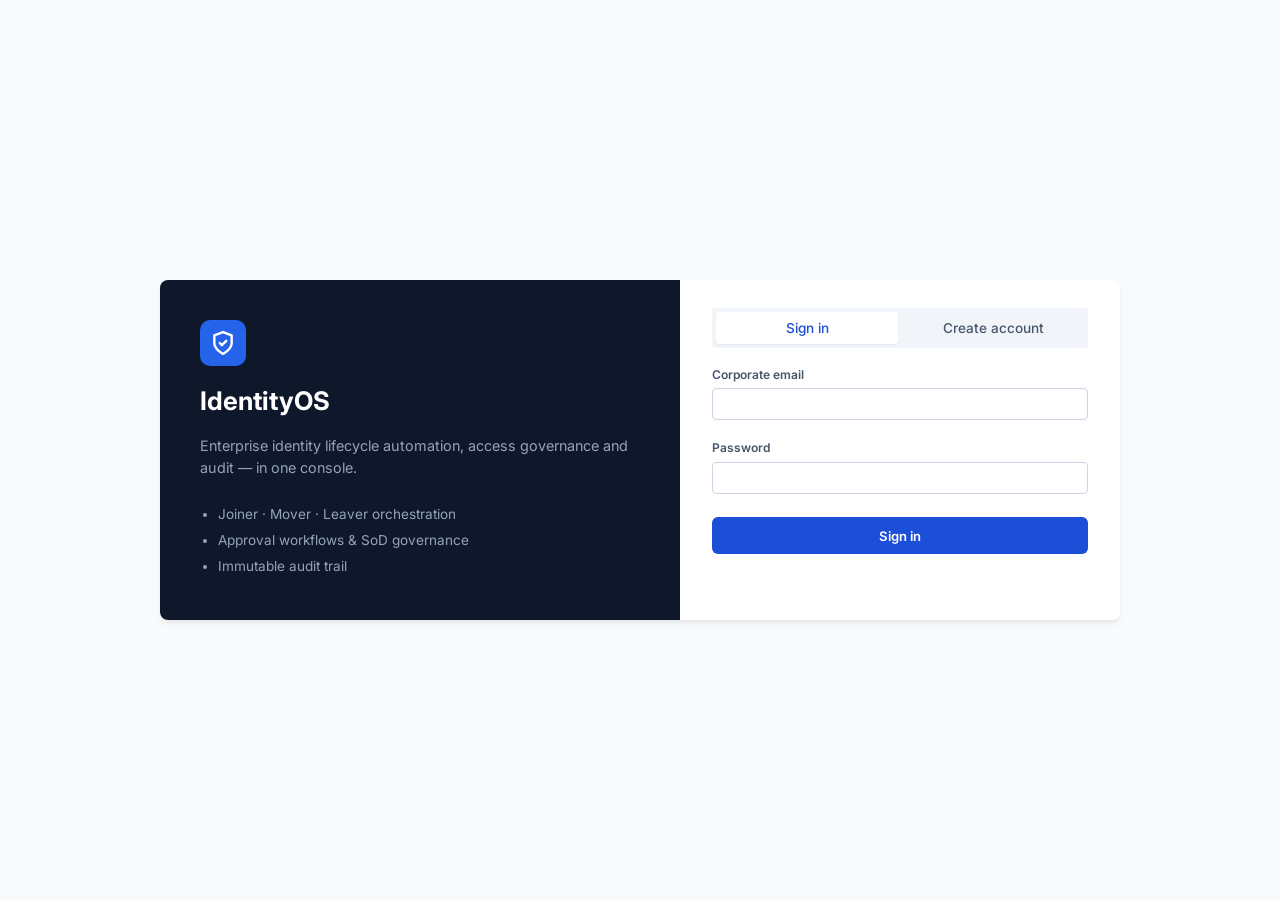
==== frontend/login.html @ c8e046f9 "update frontend and nlu" ====
<!DOCTYPE html>
<html lang="en" data-theme="light">

<head>
  <meta charset="UTF-8" />
  <meta name="viewport" content="width=device-width, initial-scale=1.0, viewport-fit=cover" />
  <title>Sign in — IdentityOS</title>
  <link rel="preconnect" href="https://fonts.googleapis.com" />
  <link rel="preconnect" href="https://fonts.gstatic.com" crossorigin />
  <link
    href="https://fonts.googleapis.com/css2?family=Inter:wght@400;500;600;700&family=JetBrains+Mono:wght@400;500;600&display=swap"
    rel="stylesheet" />
  <link rel="stylesheet" href="style.css" />
  <link rel="stylesheet" href="auth.css" />
  <link rel="stylesheet" href="responsive.css" />
</head>

<body class="auth-body">
  <main class="auth-shell">
    <section class="auth-aside" aria-hidden="true">
      <div class="brand-icon">
        <svg width="26" height="26" viewBox="0 0 24 24" fill="none" stroke="currentColor" stroke-width="2.2"
          stroke-linecap="round" stroke-linejoin="round">
          <path d="M12 22s8-4 8-10V5l-8-3-8 3v7c0 6 8 10 8 10z" />
          <path d="m9 12 2 2 4-4" />
        </svg>
      </div>
      <h1>IdentityOS</h1>
      <p>Enterprise identity lifecycle automation, access governance and audit — in one console.</p>
      <ul>
        <li>Joiner · Mover · Leaver orchestration</li>
        <li>Approval workflows &amp; SoD governance</li>
        <li>Immutable audit trail</li>
      </ul>
    </section>

    <section class="auth-card card">
      <div class="auth-mobile-brand" aria-hidden="true">
        <div class="brand-icon">
          <svg width="20" height="20" viewBox="0 0 24 24" fill="none" stroke="currentColor" stroke-width="2.2"
            stroke-linecap="round" stroke-linejoin="round">
            <path d="M12 22s8-4 8-10V5l-8-3-8 3v7c0 6 8 10 8 10z" />
            <path d="m9 12 2 2 4-4" />
          </svg>
        </div>
        <strong>IdentityOS</strong>
      </div>
      <div class="auth-tabs" role="tablist">
        <button class="auth-tab active" role="tab" id="tab-signin" data-view="signin">Sign in</button>
        <button class="auth-tab" role="tab" id="tab-signup" data-view="signup">Create account</button>
      </div>

      <div id="auth-banner" class="auth-banner" role="status" hidden></div>

      <form id="signin-form" class="auth-form" novalidate autocomplete="on">
        <div class="form-group">
          <label for="si-email">Corporate email</label>
          <input id="si-email" name="email" type="email" autocomplete="username" required />
          <span class="field-error" data-for="email"></span>
        </div>
        <div class="form-group">
          <label for="si-password">Password</label>
          <input id="si-password" name="password" type="password" autocomplete="current-password" required />
          <span class="field-error" data-for="password"></span>
        </div>
        <button class="btn-primary auth-submit" type="submit">Sign in</button>
      </form>

      <form id="signup-form" class="auth-form" novalidate autocomplete="on" hidden>
        <div class="form-group">
          <label for="su-name">Full name</label>
          <input id="su-name" name="full_name" type="text" autocomplete="name" required />
          <span class="field-error" data-for="full_name"></span>
        </div>
        <div class="form-group">
          <label for="su-email">Corporate email</label>
          <input id="su-email" name="email" type="email" autocomplete="email" required />
          <span class="field-error" data-for="email"></span>
        </div>
        <div class="form-group">
          <label for="su-password">Password</label>
          <input id="su-password" name="password" type="password" autocomplete="new-password" required />
          <ul class="pw-rules" id="pw-rules"></ul>
          <span class="field-error" data-for="password"></span>
        </div>
        <div class="form-group">
          <label for="su-confirm">Confirm password</label>
          <input id="su-confirm" name="confirm_password" type="password" autocomplete="new-password" required />
          <span class="field-error" data-for="confirm_password"></span>
        </div>
        <span class="field-error" data-for="_"></span>
        <button class="btn-primary auth-submit" type="submit">Request access</button>
        <p class="auth-note">New accounts are reviewed by an administrator before they can sign in.</p>
      </form>
    </section>
  </main>
  <script src="auth.js"></script>
  <script src="login.js"></script>
</body>

</html>
---- frontend/style.css ----
/* ==========================================================================
   IdentityOS — Enterprise Identity & Access Governance
   Theme: Classic Enterprise Format (Corporate Navy, Cobalt Blue & Light Slate)
   ========================================================================== */

:root {
  --font-sans: 'Inter', -apple-system, BlinkMacSystemFont, "Segoe UI", Roboto, sans-serif;
  --font-mono: 'JetBrains Mono', monospace;

  /* Classic Enterprise Light Colors */
  --bg-base: #f8fafc;
  --bg-surface: #ffffff;
  --bg-subtle: #f1f5f9;
  --bg-hover: #f8fafc;
  --bg-card: #ffffff;
  --bg-input: #ffffff;

  /* Sidebar: Corporate Navy */
  --sidebar-bg: #0f172a;
  --sidebar-border: #1e293b;
  --sidebar-text: #94a3b8;
  --sidebar-text-hover: #f8fafc;
  --sidebar-active-bg: #2563eb;
  --sidebar-active-text: #ffffff;

  /* Borders & Dividers */
  --border-subtle: #e2e8f0;
  --border-card: #e2e8f0;
  --border-input: #cbd5e1;
  --border-focus: #2563eb;

  /* Primary Enterprise Accent (Cobalt Blue) */
  --accent-primary: #1d4ed8;
  --accent-primary-hover: #1e40af;
  --accent-primary-light: #eff6ff;

  /* Secondary Neutral */
  --accent-secondary: #475569;
  --accent-secondary-hover: #334155;

  /* Semantic Status Colors */
  --success: #15803d;
  --success-bg: #f0fdf4;
  --success-border: #bbf7d0;

  --warning: #b45309;
  --warning-bg: #fffbeb;
  --warning-border: #fde68a;

  --danger: #b91c1c;
  --danger-bg: #fef2f2;
  --danger-border: #fecaca;

  --info: #1d4ed8;
  --info-bg: #eff6ff;
  --info-border: #bfdbfe;

  /* Text Contrast */
  --text-main: #0f172a;
  --text-muted: #475569;
  --text-dim: #64748b;

  /* Shadows */
  --shadow-sm: 0 1px 2px 0 rgba(0, 0, 0, 0.05);
  --shadow-card: 0 1px 3px 0 rgba(0, 0, 0, 0.06), 0 1px 2px -1px rgba(0, 0, 0, 0.04);
  --shadow-md: 0 4px 6px -1px rgba(0, 0, 0, 0.07), 0 2px 4px -2px rgba(0, 0, 0, 0.04);
  --shadow-lg: 0 10px 15px -3px rgba(0, 0, 0, 0.08), 0 4px 6px -4px rgba(0, 0, 0, 0.04);

  /* Geometry */
  --radius-xs: 4px;
  --radius-sm: 6px;
  --radius-md: 8px;
  --radius-lg: 10px;

  --sidebar-width: 248px;
  --topbar-height: 62px;
  --transition: all 0.15s ease-in-out;
}

/* ── DARK SLATE ENTERPRISE THEME ──────────────────────────── */
[data-theme="dark"] {
  --bg-base: #0b0f19;
  --bg-surface: #111827;
  --bg-subtle: #1f2937;
  --bg-hover: #1e293b;
  --bg-card: #111827;
  --bg-input: #1f2937;

  --sidebar-bg: #0b0f19;
  --sidebar-border: #1f2937;
  --sidebar-text: #9ca3af;
  --sidebar-text-hover: #f3f4f6;
  --sidebar-active-bg: #2563eb;
  --sidebar-active-text: #ffffff;

  --border-subtle: #1f2937;
  --border-card: #1f2937;
  --border-input: #374151;
  --border-focus: #3b82f6;

  --accent-primary: #3b82f6;
  --accent-primary-hover: #2563eb;
  --accent-primary-light: rgba(59, 130, 246, 0.15);

  --success: #34d399;
  --success-bg: rgba(16, 185, 129, 0.12);
  --success-border: rgba(16, 185, 129, 0.25);

  --warning: #fbbf24;
  --warning-bg: rgba(245, 158, 11, 0.12);
  --warning-border: rgba(245, 158, 11, 0.25);

  --danger: #f87171;
  --danger-bg: rgba(239, 68, 68, 0.12);
  --danger-border: rgba(239, 68, 68, 0.25);

  --info: #60a5fa;
  --info-bg: rgba(59, 130, 246, 0.12);
  --info-border: rgba(59, 130, 246, 0.25);

  --text-main: #f9fafb;
  --text-muted: #9ca3af;
  --text-dim: #6b7280;

  --shadow-sm: 0 1px 2px 0 rgba(0, 0, 0, 0.4);
  --shadow-card: 0 1px 3px 0 rgba(0, 0, 0, 0.4);
  --shadow-md: 0 4px 6px -1px rgba(0, 0, 0, 0.4);
}

/* ── BASE RESET ──────────────────────────────────────────── */
*, *::before, *::after {
  box-sizing: border-box;
  margin: 0;
  padding: 0;
}

body {
  font-family: var(--font-sans);
  background-color: var(--bg-base);
  color: var(--text-main);
  min-height: 100vh;
  display: flex;
  overflow-x: hidden;
  -webkit-font-smoothing: antialiased;
  line-height: 1.45;
}

/* ── SIDEBAR ─────────────────────────────────────────────── */
.sidebar {
  position: fixed;
  top: 0;
  left: 0;
  bottom: 0;
  width: var(--sidebar-width);
  background: var(--sidebar-bg);
  border-right: 1px solid var(--sidebar-border);
  display: flex;
  flex-direction: column;
  z-index: 100;
  padding: 1.25rem 0.85rem;
}

.sidebar__brand {
  display: flex;
  align-items: center;
  gap: 0.75rem;
  padding: 0 0.5rem 1.25rem 0.5rem;
  border-bottom: 1px solid var(--sidebar-border);
}

.brand-icon {
  width: 34px;
  height: 34px;
  border-radius: var(--radius-sm);
  background: #1e3a8a;
  color: #93c5fd;
  display: flex;
  align-items: center;
  justify-content: center;
  flex-shrink: 0;
}

.brand-text {
  display: flex;
  flex-direction: column;
}

.brand-name {
  font-size: 1.05rem;
  font-weight: 700;
  letter-spacing: -0.01em;
  color: #f8fafc;
}

.brand-tag {
  font-size: 0.68rem;
  font-weight: 600;
  color: #64748b;
  text-transform: uppercase;
  letter-spacing: 0.05em;
}

.sidebar__nav {
  flex: 1;
  display: flex;
  flex-direction: column;
  gap: 0.2rem;
  padding: 1rem 0;
  overflow-y: auto;
}

.nav-section-label {
  font-size: 0.65rem;
  font-weight: 700;
  letter-spacing: 0.08em;
  color: #64748b;
  padding: 0.85rem 0.65rem 0.35rem;
  text-transform: uppercase;
}

.nav-item {
  display: flex;
  align-items: center;
  gap: 0.65rem;
  width: 100%;
  padding: 0.55rem 0.65rem;
  border-radius: var(--radius-sm);
  border: 1px solid transparent;
  background: transparent;
  color: var(--sidebar-text);
  font-family: inherit;
  font-size: 0.84rem;
  font-weight: 500;
  cursor: pointer;
  transition: var(--transition);
  text-align: left;
}

.nav-item:hover {
  background: rgba(255, 255, 255, 0.05);
  color: var(--sidebar-text-hover);
}

.nav-item.active {
  background: var(--sidebar-active-bg);
  color: var(--sidebar-active-text);
  font-weight: 600;
}

.nav-icon {
  width: 17px;
  height: 17px;
  flex-shrink: 0;
}

.nav-badge {
  margin-left: auto;
  font-size: 0.68rem;
  font-weight: 600;
  padding: 1px 6px;
  border-radius: 999px;
  line-height: 1.2;
}

.nav-badge--pending {
  background: #f59e0b;
  color: #0f172a;
}

.sidebar__footer {
  padding-top: 0.85rem;
  border-top: 1px solid var(--sidebar-border);
}

.user-chip {
  display: flex;
  align-items: center;
  gap: 0.65rem;
  padding: 0.5rem 0.65rem;
  border-radius: var(--radius-sm);
  background: rgba(255, 255, 255, 0.03);
  border: 1px solid var(--sidebar-border);
}

.user-avatar {
  width: 30px;
  height: 30px;
  border-radius: var(--radius-xs);
  background: #1e293b;
  border: 1px solid #334155;
  color: #93c5fd;
  display: flex;
  align-items: center;
  justify-content: center;
  font-weight: 600;
  font-size: 0.75rem;
}

.user-info {
  display: flex;
  flex-direction: column;
  flex: 1;
  overflow: hidden;
}

.user-name {
  font-size: 0.8rem;
  font-weight: 600;
  color: #f8fafc;
  white-space: nowrap;
  text-overflow: ellipsis;
  overflow: hidden;
}

.user-role {
  font-size: 0.68rem;
  color: #64748b;
}

.status-indicator-dot {
  width: 7px;
  height: 7px;
  border-radius: 50%;
  background: #10b981;
}

/* ── MAIN CONTENT AREA ───────────────────────────────────── */
.main {
  margin-left: var(--sidebar-width);
  flex: 1;
  min-height: 100vh;
  display: flex;
  flex-direction: column;
  background: var(--bg-base);
  padding-bottom: 2.5rem;
}

/* ── TOPBAR ──────────────────────────────────────────────── */
.topbar {
  height: var(--topbar-height);
  padding: 0 1.75rem;
  display: flex;
  align-items: center;
  justify-content: space-between;
  background: var(--bg-surface);
  border-bottom: 1px solid var(--border-subtle);
  position: sticky;
  top: 0;
  z-index: 90;
}

.topbar__left {
  display: flex;
  flex-direction: column;
  gap: 0.1rem;
}

.breadcrumb {
  font-size: 0.72rem;
  font-weight: 500;
  color: var(--text-dim);
}

.page-title {
  font-size: 1.15rem;
  font-weight: 700;
  letter-spacing: -0.02em;
  color: var(--text-main);
  line-height: 1.2;
}

.topbar__right {
  display: flex;
  align-items: center;
  gap: 0.75rem;
}

.system-status-badge {
  display: flex;
  align-items: center;
  gap: 0.45rem;
  padding: 0.35rem 0.75rem;
  background: var(--success-bg);
  border: 1px solid var(--success-border);
  color: var(--success);
  border-radius: 999px;
  font-size: 0.74rem;
  font-weight: 600;
}

.status-dot-green {
  width: 7px;
  height: 7px;
  border-radius: 50%;
  background: #16a34a;
}

.search-bar {
  display: flex;
  align-items: center;
  gap: 0.5rem;
  background: var(--bg-input);
  border: 1px solid var(--border-input);
  padding: 0.4rem 0.75rem;
  border-radius: var(--radius-sm);
  color: var(--text-muted);
  width: 250px;
  transition: var(--transition);
}

.search-bar:focus-within {
  border-color: var(--border-focus);
  box-shadow: 0 0 0 2px var(--accent-primary-light);
  width: 290px;
}

.search-bar input {
  background: transparent;
  border: none;
  outline: none;
  color: var(--text-main);
  font-family: inherit;
  font-size: 0.82rem;
  width: 100%;
}

.icon-btn {
  background: var(--bg-surface);
  border: 1px solid var(--border-input);
  color: var(--text-muted);
  width: 34px;
  height: 34px;
  border-radius: var(--radius-sm);
  display: flex;
  align-items: center;
  justify-content: center;
  cursor: pointer;
  position: relative;
  transition: var(--transition);
}

.icon-btn:hover {
  background: var(--bg-subtle);
  color: var(--text-main);
  border-color: var(--border-focus);
}

.notif-dot {
  position: absolute;
  top: 7px;
  right: 7px;
  width: 6px;
  height: 6px;
  border-radius: 50%;
  background: var(--danger);
}

/* ── PAGES ───────────────────────────────────────────────── */
.page {
  display: none;
  padding: 1.5rem 1.75rem;
}

.page.active {
  display: block;
}

/* ── ENTERPRISE CARD ─────────────────────────────────────── */
.card {
  background: var(--bg-card);
  border: 1px solid var(--border-card);
  border-radius: var(--radius-md);
  padding: 1.25rem;
  box-shadow: var(--shadow-card);
}

.card-header {
  display: flex;
  align-items: center;
  justify-content: space-between;
  margin-bottom: 1rem;
}

.card-title {
  font-size: 0.95rem;
  font-weight: 600;
  color: var(--text-main);
}

.card-subtitle {
  font-size: 0.74rem;
  color: var(--text-dim);
  margin-top: 0.1rem;
}

/* ── KPI METRICS GRID ────────────────────────────────────── */
.kpi-grid {
  display: grid;
  grid-template-columns: repeat(4, 1fr);
  gap: 1rem;
  margin-bottom: 1.25rem;
}

@media (max-width: 1024px) {
  .kpi-grid {
    grid-template-columns: repeat(2, 1fr);
  }
}

.kpi-card {
  background: var(--bg-card);
  border: 1px solid var(--border-card);
  border-radius: var(--radius-md);
  padding: 1rem 1.15rem;
  box-shadow: var(--shadow-card);
  display: flex;
  flex-direction: column;
}

.kpi-card__top {
  display: flex;
  align-items: center;
  justify-content: space-between;
  margin-bottom: 0.4rem;
}

.kpi-label {
  font-size: 0.78rem;
  font-weight: 500;
  color: var(--text-muted);
}

.kpi-badge {
  font-size: 0.68rem;
  font-weight: 600;
  padding: 1px 6px;
  border-radius: var(--radius-xs);
}

.kpi-badge--neutral { background: var(--bg-subtle); color: var(--text-muted); }
.kpi-badge--success { background: var(--success-bg); color: var(--success); }
.kpi-badge--warning { background: var(--warning-bg); color: var(--warning); }
.kpi-badge--danger { background: var(--danger-bg); color: var(--danger); }

.kpi-value {
  font-size: 1.75rem;
  font-weight: 700;
  font-family: var(--font-mono);
  color: var(--text-main);
  line-height: 1.1;
  margin-bottom: 0.4rem;
}

.kpi-value .unit {
  font-size: 1.1rem;
  font-weight: 500;
  color: var(--text-muted);
}

.kpi-footer {
  display: flex;
  align-items: center;
  gap: 0.45rem;
  font-size: 0.72rem;
}

.kpi-delta {
  font-weight: 600;
}

.kpi-delta--up { color: var(--success); }
.kpi-delta--down { color: var(--danger); }

.kpi-subtext {
  color: var(--text-dim);
}

/* ── CHARTS ROW ──────────────────────────────────────────── */
.charts-row {
  display: grid;
  grid-template-columns: 2fr 1fr;
  gap: 1rem;
  margin-bottom: 1.25rem;
}

@media (max-width: 1024px) {
  .charts-row {
    grid-template-columns: 1fr;
  }
}

.chart-card {
  display: flex;
  flex-direction: column;
}

.chart-container {
  position: relative;
  height: 220px;
  width: 100%;
}

.chart-legend {
  display: flex;
  align-items: center;
  gap: 0.85rem;
}

.legend-item {
  display: flex;
  align-items: center;
  gap: 0.35rem;
  font-size: 0.74rem;
  color: var(--text-muted);
}

.legend-dot {
  width: 8px;
  height: 8px;
  border-radius: 50%;
  background: var(--c);
}

/* ── BOTTOM OPERATIONS & ACTIVITY ROW ────────────────────── */
.bottom-row {
  display: grid;
  grid-template-columns: 1.5fr 1fr;
  gap: 1rem;
}

@media (max-width: 1024px) {
  .bottom-row {
    grid-template-columns: 1fr;
  }
}

.table-responsive {
  width: 100%;
  overflow-x: auto;
}

.data-table {
  width: 100%;
  border-collapse: collapse;
  text-align: left;
}

.data-table th {
  padding: 0.65rem 0.85rem;
  font-size: 0.72rem;
  font-weight: 600;
  color: var(--text-dim);
  text-transform: uppercase;
  letter-spacing: 0.04em;
  border-bottom: 1px solid var(--border-subtle);
  background: var(--bg-subtle);
}

.data-table td {
  padding: 0.75rem 0.85rem;
  font-size: 0.82rem;
  color: var(--text-main);
  border-bottom: 1px solid var(--border-subtle);
  vertical-align: middle;
}

.data-table tbody tr:hover {
  background: var(--bg-hover);
}

.table-user-name {
  font-weight: 600;
  color: var(--text-main);
}

/* ── OPERATIONS CARD ─────────────────────────────────────── */
.operations-grid {
  display: grid;
  grid-template-columns: repeat(2, 1fr);
  gap: 0.65rem;
  margin-bottom: 1.25rem;
}

.op-btn {
  display: flex;
  align-items: center;
  gap: 0.5rem;
  padding: 0.65rem 0.75rem;
  background: var(--bg-surface);
  border: 1px solid var(--border-card);
  border-radius: var(--radius-sm);
  color: var(--text-main);
  font-family: inherit;
  font-size: 0.8rem;
  font-weight: 500;
  cursor: pointer;
  transition: var(--transition);
}

.op-btn:hover {
  border-color: var(--accent-primary);
  background: var(--accent-primary-light);
  color: var(--accent-primary);
}

.op-btn svg {
  color: var(--accent-primary);
  flex-shrink: 0;
}

.connector-status-section {
  border-top: 1px solid var(--border-subtle);
  padding-top: 0.85rem;
}

.connector-status-title {
  font-size: 0.75rem;
  font-weight: 600;
  text-transform: uppercase;
  letter-spacing: 0.04em;
  color: var(--text-dim);
  margin-bottom: 0.65rem;
}

.connector-list {
  display: flex;
  flex-direction: column;
  gap: 0.45rem;
}

.connector-item {
  display: flex;
  align-items: center;
  justify-content: space-between;
  padding: 0.45rem 0.65rem;
  background: var(--bg-subtle);
  border-radius: var(--radius-xs);
  font-size: 0.78rem;
}

.connector-name {
  font-weight: 500;
  color: var(--text-muted);
}

/* ── STATUS PILLS & BADGES ───────────────────────────────── */
.status-pill {
  display: inline-flex;
  align-items: center;
  padding: 2px 7px;
  border-radius: var(--radius-xs);
  font-size: 0.72rem;
  font-weight: 600;
  line-height: 1.25;
}

.status-pill--success {
  background: var(--success-bg);
  color: var(--success);
  border: 1px solid var(--success-border);
}

.status-pill--warning {
  background: var(--warning-bg);
  color: var(--warning);
  border: 1px solid var(--warning-border);
}

.status-pill--danger {
  background: var(--danger-bg);
  color: var(--danger);
  border: 1px solid var(--danger-border);
}

.status-pill--pending {
  background: var(--info-bg);
  color: var(--info);
  border: 1px solid var(--info-border);
}

.status-pill--neutral {
  background: var(--bg-subtle);
  color: var(--text-dim);
  border: 1px solid var(--border-subtle);
}

.tag {
  display: inline-block;
  padding: 2px 6px;
  border-radius: var(--radius-xs);
  font-size: 0.72rem;
  font-weight: 600;
}

.tag--green { background: var(--success-bg); color: var(--success); }
.tag--blue { background: var(--info-bg); color: var(--info); }
.tag--yellow { background: var(--warning-bg); color: var(--warning); }
.tag--red { background: var(--danger-bg); color: var(--danger); }
.tag--gray { background: var(--bg-subtle); color: var(--text-dim); }

.sev-badge {
  display: inline-block;
  padding: 2px 6px;
  border-radius: var(--radius-xs);
  font-size: 0.68rem;
  font-weight: 700;
  font-family: var(--font-mono);
  letter-spacing: 0.04em;
}

.sev-badge--crit { background: #fee2e2; color: #991b1b; }
.sev-badge--high { background: #ffedd5; color: #9a3412; }
.sev-badge--med { background: #e0e7ff; color: #3730a3; }
.sev-badge--info { background: #f1f5f9; color: #475569; }

/* ── BUTTONS ─────────────────────────────────────────────── */
.btn-primary {
  background: var(--accent-primary);
  color: #ffffff;
  border: 1px solid transparent;
  padding: 0.45rem 0.95rem;
  border-radius: var(--radius-sm);
  font-family: inherit;
  font-size: 0.82rem;
  font-weight: 600;
  cursor: pointer;
  transition: var(--transition);
  display: inline-flex;
  align-items: center;
  gap: 0.4rem;
}

.btn-primary:hover {
  background: var(--accent-primary-hover);
}

.btn-secondary {
  background: var(--bg-surface);
  color: var(--text-muted);
  border: 1px solid var(--border-input);
  padding: 0.45rem 0.85rem;
  border-radius: var(--radius-sm);
  font-family: inherit;
  font-size: 0.82rem;
  font-weight: 500;
  cursor: pointer;
  transition: var(--transition);
}

.btn-secondary:hover {
  background: var(--bg-subtle);
  color: var(--text-main);
  border-color: var(--text-dim);
}

.btn-approve {
  background: #16a34a;
  color: #ffffff;
  border: 1px solid transparent;
  padding: 0.35rem 0.75rem;
  border-radius: var(--radius-xs);
  font-family: inherit;
  font-size: 0.74rem;
  font-weight: 600;
  cursor: pointer;
  transition: var(--transition);
}

.btn-approve:hover {
  background: #15803d;
}

.btn-danger {
  background: #dc2626;
  color: #ffffff;
  border: 1px solid transparent;
  padding: 0.45rem 0.85rem;
  border-radius: var(--radius-sm);
  font-family: inherit;
  font-size: 0.82rem;
  font-weight: 600;
  cursor: pointer;
  transition: var(--transition);
}

.btn-danger:hover {
  background: #b91c1c;
}

.btn-link {
  background: transparent;
  border: none;
  color: var(--accent-primary);
  font-family: inherit;
  font-size: 0.76rem;
  font-weight: 600;
  cursor: pointer;
}

.btn-link:hover {
  text-decoration: underline;
}

.btn-sm { padding: 0.35rem 0.75rem; font-size: 0.76rem; }
.btn-xs { padding: 0.25rem 0.55rem; font-size: 0.72rem; }

.action-btns {
  display: flex;
  gap: 0.35rem;
}

/* ── USER MANAGEMENT & TOOLBAR ───────────────────────────── */
.page-toolbar {
  display: flex;
  align-items: center;
  justify-content: space-between;
  margin-bottom: 1.25rem;
  flex-wrap: wrap;
  gap: 0.75rem;
}

.tab-group {
  display: flex;
  background: var(--bg-surface);
  border: 1px solid var(--border-card);
  border-radius: var(--radius-sm);
  padding: 2px;
}

.tab {
  padding: 0.4rem 0.85rem;
  border-radius: var(--radius-xs);
  background: transparent;
  border: none;
  color: var(--text-muted);
  font-family: inherit;
  font-size: 0.8rem;
  font-weight: 500;
  cursor: pointer;
  transition: var(--transition);
  display: flex;
  align-items: center;
  gap: 0.4rem;
}

.tab:hover {
  color: var(--text-main);
}

.tab.active {
  background: var(--accent-primary);
  color: #ffffff;
  font-weight: 600;
}

.tab-count {
  font-size: 0.7rem;
  background: rgba(0, 0, 0, 0.08);
  padding: 0 5px;
  border-radius: 999px;
}

.tab.active .tab-count {
  background: rgba(255, 255, 255, 0.25);
  color: #ffffff;
}

.tab-content { display: none; }
.tab-content.active { display: block; }

.toolbar-actions {
  display: flex;
  align-items: center;
  gap: 0.65rem;
}

.table-search {
  background: var(--bg-input);
  border: 1px solid var(--border-input);
  padding: 0.45rem 0.75rem;
  border-radius: var(--radius-sm);
  color: var(--text-main);
  font-family: inherit;
  font-size: 0.82rem;
  outline: none;
  width: 220px;
}

.table-search:focus {
  border-color: var(--border-focus);
}

.table-card {
  padding: 0;
  overflow: hidden;
}

.user-cell {
  display: flex;
  align-items: center;
  gap: 0.65rem;
}

.user-cell-avatar {
  width: 30px;
  height: 30px;
  border-radius: 50%;
  background: var(--accent-primary-light);
  color: var(--accent-primary);
  display: flex;
  align-items: center;
  justify-content: center;
  font-weight: 700;
  font-size: 0.75rem;
  border: 1px solid var(--border-subtle);
  flex-shrink: 0;
}

.user-cell-name {
  font-weight: 600;
  color: var(--text-main);
}

.user-cell-email {
  font-size: 0.72rem;
  color: var(--text-dim);
}

.mono {
  font-family: var(--font-mono);
}

.text-muted { color: var(--text-dim); }
.text-danger { color: var(--danger); }
.text-warning { color: var(--warning); }
.text-success { color: var(--success); }
.text-primary { color: var(--accent-primary); }
.text-sm { font-size: 0.75rem; }
.mt-4 { margin-top: 1.25rem; }

/* ── APPROVALS VIEW ──────────────────────────────────────── */
.approvals-header {
  display: flex;
  align-items: center;
  justify-content: space-between;
  margin-bottom: 1.25rem;
}

.section-title {
  font-size: 1.15rem;
  font-weight: 700;
  letter-spacing: -0.01em;
}

.section-subtitle {
  font-size: 0.78rem;
  color: var(--text-dim);
  margin-top: 0.15rem;
}

.approvals-count-badge {
  font-size: 0.74rem;
  font-weight: 600;
  padding: 0.35rem 0.75rem;
  background: var(--warning-bg);
  color: var(--warning);
  border: 1px solid var(--warning-border);
  border-radius: 999px;
}

.approvals-grid {
  display: grid;
  grid-template-columns: repeat(2, 1fr);
  gap: 1rem;
}

@media (max-width: 900px) {
  .approvals-grid {
    grid-template-columns: 1fr;
  }
}

.approval-card {
  display: flex;
  flex-direction: column;
  border-left: 3px solid var(--accent-primary);
  background: var(--bg-card);
}

.approval-card--urgent {
  border-left-color: var(--danger);
}

.approval-top {
  display: flex;
  align-items: center;
  justify-content: space-between;
  margin-bottom: 0.65rem;
}

.approval-header-left {
  display: flex;
  align-items: center;
  gap: 0.5rem;
}

.approval-type-tag {
  font-size: 0.68rem;
  font-weight: 700;
  padding: 2px 6px;
  border-radius: var(--radius-xs);
  letter-spacing: 0.04em;
}

.approval-type-tag--join { background: var(--success-bg); color: var(--success); }
.approval-type-tag--move { background: var(--info-bg); color: var(--info); }
.approval-type-tag--access { background: var(--warning-bg); color: var(--warning); }
.approval-type-tag--leave { background: var(--danger-bg); color: var(--danger); }

.approval-req-id {
  font-size: 0.72rem;
  font-family: var(--font-mono);
  color: var(--text-dim);
}

.approval-time {
  font-size: 0.72rem;
  color: var(--text-dim);
}

.approval-title {
  font-size: 0.95rem;
  font-weight: 600;
  color: var(--text-main);
  margin-bottom: 0.65rem;
}

.approval-systems {
  display: flex;
  flex-wrap: wrap;
  gap: 0.35rem;
  margin-bottom: 0.85rem;
}

.app-chip {
  font-size: 0.72rem;
  font-weight: 500;
  padding: 2px 7px;
  background: var(--bg-subtle);
  border: 1px solid var(--border-subtle);
  border-radius: var(--radius-xs);
  color: var(--text-muted);
}

.app-chip--revoke {
  background: var(--danger-bg);
  border-color: var(--danger-border);
  color: var(--danger);
}

.approval-meta-grid {
  display: flex;
  flex-direction: column;
  gap: 0.35rem;
  padding: 0.65rem 0.75rem;
  background: var(--bg-subtle);
  border-radius: var(--radius-xs);
  margin-bottom: 1rem;
  font-size: 0.76rem;
}

.meta-label {
  color: var(--text-dim);
  font-weight: 500;
}

.meta-val {
  color: var(--text-main);
  font-weight: 600;
}

.approval-actions {
  display: flex;
  justify-content: flex-end;
  gap: 0.65rem;
  margin-top: auto;
}

/* ── RISK ANALYTICS ──────────────────────────────────────── */
.risk-header-cards {
  display: grid;
  grid-template-columns: repeat(4, 1fr);
  gap: 1rem;
  margin-bottom: 1.25rem;
}

@media (max-width: 1024px) {
  .risk-header-cards {
    grid-template-columns: repeat(2, 1fr);
  }
}

.risk-stat-card {
  display: flex;
  flex-direction: column;
}

.risk-stat-label {
  font-size: 0.78rem;
  color: var(--text-muted);
  font-weight: 500;
}

.risk-stat-num {
  font-size: 1.85rem;
  font-weight: 700;
  font-family: var(--font-mono);
  margin: 0.25rem 0;
  line-height: 1.1;
}

.risk-stat-sub {
  font-size: 0.72rem;
  color: var(--text-dim);
}

/* ── AUDIT LOGS TOOLBAR ──────────────────────────────────── */
.audit-toolbar {
  display: flex;
  align-items: center;
  justify-content: space-between;
  margin-bottom: 1.25rem;
  gap: 0.75rem;
  flex-wrap: wrap;
}

.audit-filters {
  display: flex;
  gap: 0.65rem;
  flex-wrap: wrap;
}

.filter-select {
  background: var(--bg-input);
  border: 1px solid var(--border-input);
  padding: 0.4rem 0.65rem;
  border-radius: var(--radius-sm);
  color: var(--text-main);
  font-family: inherit;
  font-size: 0.8rem;
  outline: none;
}

.filter-select:focus {
  border-color: var(--border-focus);
}

/* ── GOVERNANCE ──────────────────────────────────────────── */
.gov-grid {
  display: grid;
  grid-template-columns: repeat(2, 1fr);
  gap: 1rem;
}

@media (max-width: 1024px) {
  .gov-grid {
    grid-template-columns: 1fr;
  }
}

.compliance-list {
  display: flex;
  flex-direction: column;
  gap: 0.85rem;
}

.compliance-item {
  display: flex;
  flex-direction: column;
  gap: 0.35rem;
}

.compliance-item__top {
  display: flex;
  align-items: center;
  justify-content: space-between;
  font-size: 0.8rem;
}

.compliance-name {
  font-weight: 500;
  color: var(--text-main);
}

.progress-bar {
  height: 6px;
  background: var(--bg-subtle);
  border-radius: 999px;
  overflow: hidden;
  border: 1px solid var(--border-subtle);
}

.progress-fill {
  height: 100%;
  border-radius: 999px;
}

.progress-fill--success { background: var(--success); }
.progress-fill--warning { background: var(--warning); }
.progress-fill--primary { background: var(--accent-primary); }

.cert-list {
  display: flex;
  flex-direction: column;
  gap: 0.75rem;
}

.cert-item {
  display: flex;
  align-items: center;
  justify-content: space-between;
  padding: 0.65rem 0.75rem;
  background: var(--bg-subtle);
  border-radius: var(--radius-sm);
  border: 1px solid var(--border-subtle);
}

.cert-name {
  font-size: 0.82rem;
  font-weight: 600;
}

.cert-meta {
  font-size: 0.72rem;
  color: var(--text-dim);
}

.cert-progress-wrap {
  display: flex;
  align-items: center;
  gap: 0.65rem;
  width: 120px;
}

.sod-list {
  list-style: none;
  display: flex;
  flex-direction: column;
  gap: 0.65rem;
}

.sod-item {
  display: flex;
  align-items: center;
  justify-content: space-between;
  gap: 0.75rem;
  padding: 0.65rem 0.75rem;
  background: var(--danger-bg);
  border: 1px solid var(--danger-border);
  border-radius: var(--radius-sm);
}

.sod-body {
  flex: 1;
}

.sod-title {
  font-size: 0.8rem;
  font-weight: 600;
  color: var(--danger);
}

.sod-user {
  font-size: 0.72rem;
  color: var(--text-dim);
}

.systems-list {
  list-style: none;
  display: grid;
  grid-template-columns: repeat(2, 1fr);
  gap: 0.65rem;
}

@media (max-width: 600px) {
  .systems-list {
    grid-template-columns: 1fr;
  }
}

.system-item {
  display: flex;
  align-items: center;
  justify-content: space-between;
  padding: 0.6rem 0.75rem;
  background: var(--bg-subtle);
  border: 1px solid var(--border-subtle);
  border-radius: var(--radius-xs);
  font-size: 0.78rem;
}

/* ── AI CHAT INTERFACE ───────────────────────────────────── */
.chat-layout {
  display: grid;
  grid-template-columns: 260px 1fr;
  gap: 1rem;
  height: calc(100vh - var(--topbar-height) - 3.5rem);
}

@media (max-width: 900px) {
  .chat-layout {
    grid-template-columns: 1fr;
  }
  .chat-sidebar {
    display: none;
  }
}

.chat-sidebar {
  background: var(--bg-card);
  border: 1px solid var(--border-card);
  border-radius: var(--radius-md);
  padding: 1rem;
  display: flex;
  flex-direction: column;
  box-shadow: var(--shadow-card);
}

.chat-sidebar__header {
  display: flex;
  align-items: center;
  justify-content: space-between;
  margin-bottom: 0.85rem;
}

.chat-sidebar__header h2 {
  font-size: 0.88rem;
  font-weight: 600;
}

.chat-history {
  list-style: none;
  display: flex;
  flex-direction: column;
  gap: 0.35rem;
  flex: 1;
  overflow-y: auto;
}

.chat-history-item {
  display: flex;
  align-items: center;
  gap: 0.65rem;
  padding: 0.5rem 0.65rem;
  border-radius: var(--radius-xs);
  cursor: pointer;
  transition: var(--transition);
  border: 1px solid transparent;
}

.chat-history-item:hover {
  background: var(--bg-subtle);
}

.chat-history-item.active {
  background: var(--accent-primary-light);
  border-color: var(--border-focus);
}

.chat-history-bullet {
  width: 6px;
  height: 6px;
  border-radius: 50%;
  background: var(--accent-primary);
  flex-shrink: 0;
}

.chat-history-title {
  font-size: 0.78rem;
  font-weight: 600;
  color: var(--text-main);
  white-space: nowrap;
  overflow: hidden;
  text-overflow: ellipsis;
}

.chat-history-time {
  font-size: 0.68rem;
  color: var(--text-dim);
}

.suggested-section {
  padding-top: 0.85rem;
  border-top: 1px solid var(--border-subtle);
  display: flex;
  flex-direction: column;
  gap: 0.4rem;
}

.suggested-label {
  font-size: 0.68rem;
  font-weight: 700;
  color: var(--text-dim);
  text-transform: uppercase;
  letter-spacing: 0.04em;
  margin-bottom: 0.15rem;
}

.suggestion-chip {
  padding: 0.4rem 0.65rem;
  border-radius: var(--radius-xs);
  background: var(--bg-subtle);
  border: 1px solid var(--border-subtle);
  font-size: 0.74rem;
  color: var(--text-muted);
  cursor: pointer;
  text-align: left;
  font-family: inherit;
  font-weight: 500;
  transition: var(--transition);
}

.suggestion-chip:hover {
  background: var(--accent-primary-light);
  border-color: var(--accent-primary);
  color: var(--accent-primary);
}

.chat-main {
  background: var(--bg-card);
  border: 1px solid var(--border-card);
  border-radius: var(--radius-md);
  display: flex;
  flex-direction: column;
  overflow: hidden;
  box-shadow: var(--shadow-card);
}

.chat-messages {
  flex: 1;
  padding: 1.25rem;
  overflow-y: auto;
  display: flex;
  flex-direction: column;
  gap: 1rem;
}

.chat-welcome {
  text-align: center;
  margin: auto;
  max-width: 440px;
  padding: 1.5rem;
}

.chat-welcome-badge {
  display: inline-block;
  font-size: 0.72rem;
  font-weight: 600;
  color: var(--accent-primary);
  background: var(--accent-primary-light);
  border: 1px solid var(--border-focus);
  padding: 2px 10px;
  border-radius: 999px;
  margin-bottom: 0.75rem;
}

.chat-welcome h2 {
  font-size: 1.15rem;
  font-weight: 700;
  margin-bottom: 0.4rem;
}

.chat-welcome p {
  font-size: 0.82rem;
  color: var(--text-muted);
  line-height: 1.5;
}

.chat-bubble {
  max-width: 82%;
  padding: 0.85rem 1rem;
  border-radius: var(--radius-sm);
  font-size: 0.84rem;
  line-height: 1.5;
}

.chat-bubble--user {
  align-self: flex-end;
  background: var(--accent-primary);
  color: #ffffff;
}

.chat-bubble--bot {
  align-self: flex-start;
  background: var(--bg-subtle);
  border: 1px solid var(--border-subtle);
  color: var(--text-main);
}

.bot-tag {
  display: inline-flex;
  align-items: center;
  gap: 0.35rem;
  font-size: 0.7rem;
  font-weight: 700;
  color: var(--accent-primary);
  margin-bottom: 0.4rem;
  text-transform: uppercase;
  letter-spacing: 0.04em;
}

.chat-step-box {
  background: var(--bg-surface);
  border: 1px solid var(--border-subtle);
  border-left: 3px solid var(--accent-primary);
  border-radius: var(--radius-xs);
  padding: 0.65rem 0.85rem;
  margin-top: 0.65rem;
  font-family: var(--font-mono);
  font-size: 0.76rem;
  color: var(--text-muted);
  line-height: 1.6;
}

.chat-input-area {
  padding: 1rem 1.25rem;
  border-top: 1px solid var(--border-subtle);
  background: var(--bg-surface);
}

.chat-input-wrapper {
  display: flex;
  align-items: center;
  gap: 0.65rem;
  background: var(--bg-input);
  border: 1px solid var(--border-input);
  border-radius: var(--radius-sm);
  padding: 0.45rem 0.75rem;
  transition: var(--transition);
}

.chat-input-wrapper:focus-within {
  border-color: var(--border-focus);
  box-shadow: 0 0 0 2px var(--accent-primary-light);
}

#chat-input {
  flex: 1;
  background: transparent;
  border: none;
  outline: none;
  color: var(--text-main);
  font-family: inherit;
  font-size: 0.85rem;
  resize: none;
  max-height: 100px;
}

.send-btn {
  background: var(--accent-primary);
  border: none;
  color: #fff;
  width: 32px;
  height: 32px;
  border-radius: var(--radius-xs);
  display: flex;
  align-items: center;
  justify-content: center;
  cursor: pointer;
  transition: var(--transition);
  flex-shrink: 0;
}

.send-btn:hover {
  background: var(--accent-primary-hover);
}

.chat-disclaimer {
  font-size: 0.7rem;
  color: var(--text-dim);
  text-align: center;
  margin-top: 0.5rem;
}

/* ── MODAL ───────────────────────────────────────────────── */
.modal {
  margin: auto;
  border: none;
  background: transparent;
  padding: 0;
  max-width: 500px;
  width: 90%;
  border-radius: var(--radius-md);
}

.modal::backdrop {
  background: rgba(15, 23, 42, 0.6);
  backdrop-filter: blur(2px);
}

.modal-content {
  background: var(--bg-surface);
  border: 1px solid var(--border-card);
  border-radius: var(--radius-md);
  padding: 1.5rem;
  box-shadow: var(--shadow-lg);
}

.modal-header {
  display: flex;
  align-items: flex-start;
  justify-content: space-between;
  margin-bottom: 1.25rem;
}

.modal-header h2 {
  font-size: 1.1rem;
  font-weight: 700;
  color: var(--text-main);
}

.modal-subtitle {
  font-size: 0.76rem;
  color: var(--text-dim);
  margin-top: 0.15rem;
}

.modal-close {
  background: transparent;
  border: none;
  color: var(--text-dim);
  font-size: 1.1rem;
  cursor: pointer;
  padding: 2px;
}

.modal-close:hover {
  color: var(--text-main);
}

.modal-form {
  display: flex;
  flex-direction: column;
  gap: 0.85rem;
}

.form-row {
  display: grid;
  grid-template-columns: 1fr 1fr;
  gap: 0.85rem;
}

.form-group {
  display: flex;
  flex-direction: column;
  gap: 0.3rem;
}

.form-group label {
  font-size: 0.75rem;
  font-weight: 600;
  color: var(--text-muted);
}

.form-group input,
.form-group select {
  background: var(--bg-input);
  border: 1px solid var(--border-input);
  border-radius: var(--radius-xs);
  padding: 0.45rem 0.65rem;
  color: var(--text-main);
  font-family: inherit;
  font-size: 0.82rem;
  outline: none;
}

.form-group input:focus,
.form-group select:focus {
  border-color: var(--border-focus);
  box-shadow: 0 0 0 2px var(--accent-primary-light);
}

.modal-footer {
  display: flex;
  justify-content: flex-end;
  gap: 0.65rem;
  margin-top: 0.75rem;
}

/* ── TOAST NOTIFICATIONS ─────────────────────────────────── */
.toast-container {
  position: fixed;
  bottom: 1.5rem;
  right: 1.5rem;
  display: flex;
  flex-direction: column;
  gap: 0.5rem;
  z-index: 999;
}

.toast {
  background: var(--bg-surface);
  border: 1px solid var(--border-card);
  border-left: 4px solid var(--accent-primary);
  padding: 0.75rem 1rem;
  border-radius: var(--radius-sm);
  box-shadow: var(--shadow-md);
  color: var(--text-main);
  font-size: 0.82rem;
  display: flex;
  align-items: center;
  gap: 0.65rem;
  min-width: 260px;
  animation: slideInRight 0.2s ease-out;
  transition: opacity 0.25s ease;
}

.toast--success { border-left-color: var(--success); }
.toast--warn { border-left-color: var(--warning); }
.toast--danger { border-left-color: var(--danger); }

@keyframes slideInRight {
  from { opacity: 0; transform: translateX(20px); }
  to { opacity: 1; transform: translateX(0); }
}
---- frontend/auth.css ----
/* Auth + platform-user admin styles. Uses the design tokens from style.css. */
.auth-pending .sidebar, .auth-pending .main { visibility: hidden; }
.auth-fatal { max-width: 420px; margin: 18vh auto; text-align: center; color: var(--text-main); font-family: var(--font-sans); }
.auth-fatal p { color: var(--text-muted); margin: .5rem 0 1rem; }

.auth-body { background: var(--bg-base); min-height: 100vh; display: grid; place-items: center; font-family: var(--font-sans); color: var(--text-main); }
.auth-shell { display: grid; grid-template-columns: 1fr 440px; width: min(960px, 94vw); border-radius: var(--radius-md, 10px); overflow: hidden; box-shadow: var(--shadow-md); }
.auth-aside { background: var(--sidebar-bg); color: #e2e8f0; padding: 2.5rem; display: flex; flex-direction: column; justify-content: center; gap: 1rem; }
.auth-aside .brand-icon { width: 46px; height: 46px; border-radius: 10px; background: var(--sidebar-active-bg); display: grid; place-items: center; color: #fff; }
.auth-aside h1 { font-size: 1.6rem; margin: 0; color: #fff; }
.auth-aside p { margin: 0; color: var(--sidebar-text); line-height: 1.5; font-size: .9rem; }
.auth-aside ul { margin: .5rem 0 0; padding-left: 1.1rem; color: var(--sidebar-text); font-size: .85rem; line-height: 1.9; }
.auth-card { border-radius: 0; padding: 1.75rem 2rem 2rem; background: var(--bg-surface); border: none; }
.auth-tabs { display: flex; gap: .25rem; background: var(--bg-subtle); border-radius: var(--radius-xs, 6px); padding: .25rem; margin-bottom: 1.1rem; }
.auth-tab { flex: 1; padding: .5rem; border: none; background: transparent; color: var(--text-muted); font: 500 .85rem var(--font-sans); border-radius: var(--radius-xs, 6px); cursor: pointer; }
.auth-tab.active { background: var(--bg-surface); color: var(--accent-primary); box-shadow: var(--shadow-sm, 0 1px 2px rgba(0,0,0,.08)); }
.auth-form { display: flex; flex-direction: column; gap: .9rem; }
.auth-form[hidden] { display: none; }
.auth-submit { width: 100%; justify-content: center; padding: .6rem; margin-top: .25rem; }
.auth-submit:disabled { opacity: .6; cursor: not-allowed; }
.auth-note { font-size: .75rem; color: var(--text-muted); margin: 0; }
.field-error { color: var(--danger); font-size: .74rem; min-height: 0; }
.form-group input.invalid { border-color: var(--danger); }
.auth-banner { padding: .65rem .85rem; border-radius: var(--radius-xs, 6px); font-size: .82rem; margin-bottom: 1rem; border: 1px solid; }
.auth-banner--info { background: var(--info-bg); border-color: var(--info-border); color: var(--info); }
.auth-banner--success { background: var(--success-bg); border-color: var(--success-border); color: var(--success); }
.auth-banner--warn { background: var(--warning-bg); border-color: var(--warning-border); color: var(--warning); }
.auth-banner--danger { background: var(--danger-bg); border-color: var(--danger-border); color: var(--danger); }
.pw-rules { list-style: none; display: flex; flex-wrap: wrap; gap: .25rem .75rem; margin: .25rem 0 0; padding: 0; font-size: .72rem; color: var(--text-muted); }
.pw-rules li::before { content: "○ "; }
.pw-rules li.ok { color: var(--success); }
.pw-rules li.ok::before { content: "● "; }
@media (max-width: 800px) { .auth-shell { grid-template-columns: 1fr; } .auth-aside { display: none; } }

/* Sidebar logout */
.user-chip .icon-btn { margin-left: auto; flex-shrink: 0; color: var(--sidebar-text); background: transparent; border: none; }
.user-chip .icon-btn:hover { color: var(--sidebar-text-hover); }

/* Platform Users page */
.pu-tabs { display: flex; gap: .25rem; }
.pu-tab { padding: .4rem .85rem; border-radius: var(--radius-xs, 6px); background: transparent; border: none; color: var(--text-muted); font: 500 .8rem var(--font-sans); cursor: pointer; }
.pu-tab.active { background: var(--accent-primary-light); color: var(--accent-primary); }
.pu-state { padding: 2.5rem 1rem; text-align: center; color: var(--text-muted); font-size: .85rem; }
.pu-state--error { color: var(--danger); }
.pu-actions { display: flex; gap: .4rem; align-items: center; flex-wrap: wrap; }
.pu-actions select { padding: .25rem .4rem; font-size: .75rem; border: 1px solid var(--border-input); border-radius: var(--radius-xs, 6px); background: var(--bg-input); color: var(--text-main); }
.btn-danger-outline { background: transparent; border: 1px solid var(--danger-border); color: var(--danger); border-radius: var(--radius-xs, 6px); cursor: pointer; font-family: inherit; }
.btn-danger-outline:hover { background: var(--danger-bg); }
.pu-pager { display: flex; justify-content: space-between; align-items: center; padding: .75rem 1rem; font-size: .78rem; color: var(--text-muted); border-top: 1px solid var(--border-subtle); }
#pu-reason-text { width: 100%; }

.nav-item[hidden], .nav-section-label[hidden] { display: none !important; }

[data-perm][hidden] { display: none !important; }
.field-error { display: block; }
---- frontend/responsive.css ----
/* ==========================================================================
   IdentityOS — responsive layer
   Loaded AFTER style.css and auth.css. Purely additive: desktop (>1024px)
   is untouched. Breakpoints: 1024 (drawer nav) · 900 (compact topbar/chat)
   · 720 (phone layouts) · 420 (small phones).
   ========================================================================== */

/* Hidden on desktop; revealed by the media queries below */
.menu-btn,
.search-toggle,
.sidebar-backdrop,
.auth-mobile-brand { display: none; }

/* Grid/flex children must be allowed to shrink or wide tables/canvases
   blow the layout out sideways. */
.main { min-width: 0; }
.charts-row > *, .bottom-row > *, .gov-grid > *, .approvals-grid > *,
.kpi-grid > *, .risk-header-cards > * { min-width: 0; }
canvas { max-width: 100%; }
.data-table th { white-space: nowrap; }
.auth-body { min-height: 100vh; min-height: 100dvh; }

/* ── ≤1024px: sidebar becomes an off-canvas drawer ───────────────────── */
@media (max-width: 1024px) {
  .menu-btn { display: flex; flex-shrink: 0; }

  .sidebar {
    width: min(280px, 86vw);
    transform: translateX(-100%);
    visibility: hidden;                       /* keeps closed drawer out of tab order */
    transition: transform .22s ease, visibility 0s linear .22s;
    padding-top: calc(1.25rem + env(safe-area-inset-top, 0px));
    padding-bottom: calc(1.25rem + env(safe-area-inset-bottom, 0px));
    padding-left: calc(.85rem + env(safe-area-inset-left, 0px));
  }
  .sidebar.open {
    transform: none;
    visibility: visible;
    transition-delay: 0s;
    box-shadow: var(--shadow-lg);
  }
  .sidebar-backdrop {
    display: block;
    position: fixed;
    inset: 0;
    z-index: 95;                              /* above topbar (90), below sidebar (100) */
    background: rgba(15, 23, 42, .55);
    opacity: 0;
    pointer-events: none;
    transition: opacity .22s ease;
  }
  body.nav-open .sidebar-backdrop { opacity: 1; pointer-events: auto; }
  body.nav-open { overflow: hidden; }

  .main { margin-left: 0; }

  .topbar {
    height: auto;
    min-height: calc(var(--topbar-height) + env(safe-area-inset-top, 0px));
    padding: env(safe-area-inset-top, 0px) 1rem 0;
    gap: .6rem;
    flex-wrap: wrap;
    align-content: center;
  }
  .topbar__left { flex: 1; min-width: 0; }
  .page-title { white-space: nowrap; overflow: hidden; text-overflow: ellipsis; }
  .search-bar { width: 200px; }
  .search-bar:focus-within { width: 230px; }

  .page { padding: 1.25rem 1rem; }

  /* Tables scroll inside their card instead of clipping or stretching the page */
  .table-card { overflow-x: auto; -webkit-overflow-scrolling: touch; }
  .table-card .data-table { min-width: 680px; }
  .table-card .audit-table { min-width: 780px; }
  .table-responsive .data-table { min-width: 520px; }
  .table-card .pu-pager { position: sticky; left: 0; }

  .card-header { flex-wrap: wrap; gap: .5rem; }
}

/* ── ≤900px: compact topbar, collapsible search, chat strip ──────────── */
@media (max-width: 900px) {
  /* Flatten the right-hand group so its buttons share the topbar row */
  .topbar__right { display: contents; }

  .system-status-badge { padding: .4rem; }
  .system-status-badge #sys-text {            /* dot only; text stays for screen readers */
    position: absolute; width: 1px; height: 1px; overflow: hidden;
    clip: rect(0 0 0 0); white-space: nowrap;
  }

  .search-toggle { display: flex; }
  .topbar .search-bar {
    display: none;
    order: 10;
    flex: 1 0 100%;
    width: 100%;
    margin-bottom: .6rem;
  }
  .topbar.search-open .search-bar { display: flex; }
  .search-bar:focus-within { width: 100%; }

  /* Inputs under 16px make iOS Safari zoom the page on focus */
  input, select, textarea,
  .table-search, .filter-select, #chat-input, .search-bar input { font-size: 16px; }

  /* Chat: keep "+ New" and the quick questions as a scrolling strip */
  .chat-layout {
    grid-template-columns: minmax(0, 1fr);
    grid-template-rows: auto minmax(0, 1fr);
    height: calc(100vh - var(--topbar-height) - 3rem);
    height: calc(100dvh - var(--topbar-height) - 3rem - env(safe-area-inset-top, 0px));
    min-height: 420px;
  }
  .chat-sidebar {
    display: flex;
    flex-direction: row;
    align-items: center;
    gap: .5rem;
    padding: 0;
    background: none;
    border: none;
    box-shadow: none;
    min-width: 0;
  }
  .chat-sidebar__header { margin: 0; flex-shrink: 0; }
  .chat-sidebar__header h2,
  .chat-history,
  .suggested-label { display: none; }
  .suggested-section {
    flex: 1; min-width: 0;
    flex-direction: row;
    gap: .4rem;
    padding: 0;
    border: none;
    overflow-x: auto;
    scrollbar-width: none;
  }
  .suggested-section::-webkit-scrollbar { display: none; }
  .suggestion-chip { white-space: nowrap; flex-shrink: 0; padding: .5rem .75rem; }
  .chat-bubble { max-width: 92%; }
}

/* ── ≤720px: phone layouts ───────────────────────────────────────────── */
@media (max-width: 720px) {
  .main { padding-bottom: 1rem; }
  .page { padding: 1rem; }
  .card { padding: 1rem; }
  .breadcrumb { display: none; }

  .kpi-card__top { flex-wrap: wrap; gap: .25rem; }
  .kpi-value { font-size: 1.5rem; }
  .risk-stat-num { font-size: 1.6rem; }

  /* Toolbars stack; tab strips scroll sideways rather than wrapping */
  .page-toolbar, .audit-toolbar { flex-direction: column; align-items: stretch; }
  .tab-group, .pu-tabs {
    max-width: 100%;
    overflow-x: auto;
    scrollbar-width: none;
    -webkit-overflow-scrolling: touch;
  }
  .tab-group::-webkit-scrollbar, .pu-tabs::-webkit-scrollbar { display: none; }
  .tab, .pu-tab { white-space: nowrap; flex-shrink: 0; }

  .toolbar-actions { width: 100%; flex-wrap: wrap; }
  .toolbar-actions .table-search { flex: 1 1 100%; width: auto; }
  .toolbar-actions .btn-primary { flex: 1 1 auto; justify-content: center; }

  .audit-filters { display: grid; grid-template-columns: 1fr 1fr; }
  .audit-filters input { grid-column: 1 / -1; }
  .audit-toolbar > .btn-secondary { width: 100%; }

  .approvals-header { flex-wrap: wrap; gap: .75rem; }
  .approval-top { flex-wrap: wrap; gap: .35rem; }
  .approval-actions { flex-wrap: wrap; }
  .approval-actions > * { flex: 1 1 auto; }

  .chart-legend { flex-wrap: wrap; gap: .4rem .85rem; }
  .cert-item, .sod-item { flex-wrap: wrap; gap: .5rem; }
  .cert-progress-wrap { width: 100%; }
  .pu-pager { flex-wrap: wrap; gap: .5rem; }

  /* Dialogs: never taller than the screen, scroll inside */
  .modal { width: calc(100% - 1.5rem); }
  .modal-content { padding: 1.1rem; max-height: calc(100vh - 2rem); max-height: calc(100dvh - 2rem); overflow-y: auto; }
  .form-row { grid-template-columns: 1fr; }
  .modal-footer { flex-direction: column-reverse; }
  .modal-footer > * { width: 100%; justify-content: center; }

  .toast-container { left: 1rem; right: 1rem; bottom: calc(1rem + env(safe-area-inset-bottom, 0px)); }
  .toast { min-width: 0; width: 100%; }
}

/* ── ≤420px: small phones ────────────────────────────────────────────── */
@media (max-width: 420px) {
  .topbar { padding-left: .75rem; padding-right: .75rem; gap: .4rem; }
  .page { padding: .75rem; }
  .kpi-grid, .risk-header-cards, .operations-grid { grid-template-columns: 1fr; }
  .audit-filters { grid-template-columns: 1fr; }
}

/* ── Touch devices: comfortable tap targets ──────────────────────────── */
@media (pointer: coarse) {
  .icon-btn { width: 40px; height: 40px; }
  .nav-item { min-height: 44px; }
  .btn-primary, .btn-secondary, .btn-danger, .btn-approve,
  .tab, .pu-tab, .auth-tab { min-height: 40px; }
  .btn-xs, .btn-sm { min-height: 36px; }
  .modal-close { min-width: 40px; min-height: 40px; }
}

/* ── Login page ──────────────────────────────────────────────────────── */
@media (max-width: 800px) {
  .auth-body { padding: 1rem; }
  .auth-shell { width: min(480px, 100%); }
  /* The navy aside is hidden here, so show a compact brand header instead */
  .auth-mobile-brand { display: flex; align-items: center; gap: .65rem; margin-bottom: 1.25rem; }
  .auth-mobile-brand strong { font-size: 1.1rem; letter-spacing: -.01em; }
}
@media (max-width: 480px) {
  .auth-body {
    display: block;
    padding: env(safe-area-inset-top, 0px) 0 0;
  }
  .auth-shell { width: 100%; min-height: 100vh; min-height: 100dvh; border-radius: 0; box-shadow: none; }
  .auth-card {
    display: flex;
    flex-direction: column;
    justify-content: center;
    padding: 1.5rem 1.25rem calc(1.5rem + env(safe-area-inset-bottom, 0px));
  }
}

@media (prefers-reduced-motion: reduce) {
  .sidebar, .sidebar-backdrop { transition: none; }
}
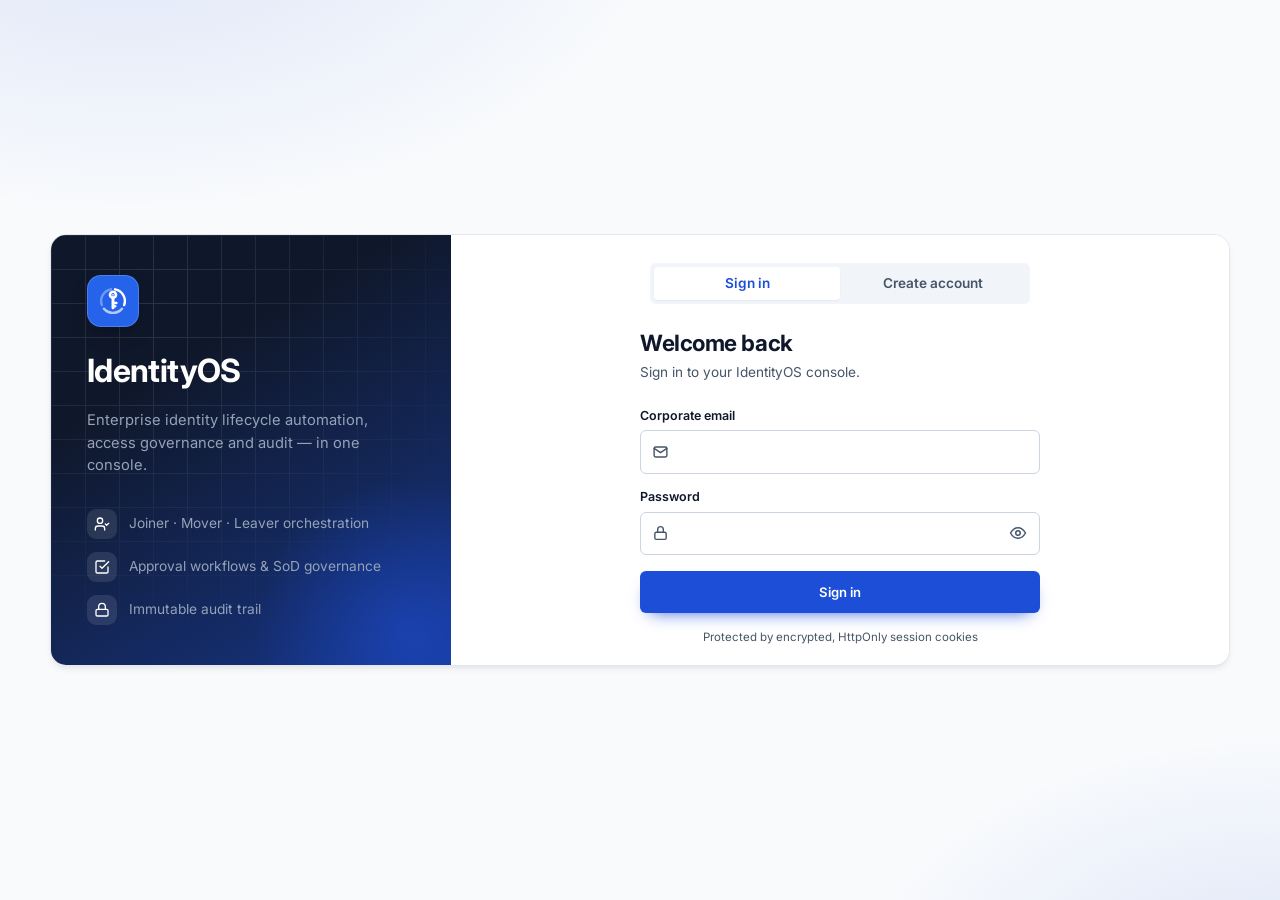
==== commit a8c1fd38: "modify ai assistant, notifications and frontend ui" ====
--- a/frontend/login.html
+++ b/frontend/login.html
@@ -3,7 +3,7 @@
 
 <head>
   <meta charset="UTF-8" />
-  <meta name="viewport" content="width=device-width, initial-scale=1.0, viewport-fit=cover" />
+  <meta name="viewport" content="width=device-width, initial-scale=1.0" />
   <title>Sign in — IdentityOS</title>
   <link rel="preconnect" href="https://fonts.googleapis.com" />
   <link rel="preconnect" href="https://fonts.gstatic.com" crossorigin />
@@ -12,39 +12,48 @@
     rel="stylesheet" />
   <link rel="stylesheet" href="style.css" />
   <link rel="stylesheet" href="auth.css" />
-  <link rel="stylesheet" href="responsive.css" />
 </head>
 
 <body class="auth-body">
   <main class="auth-shell">
     <section class="auth-aside" aria-hidden="true">
       <div class="brand-icon">
-        <svg width="26" height="26" viewBox="0 0 24 24" fill="none" stroke="currentColor" stroke-width="2.2"
-          stroke-linecap="round" stroke-linejoin="round">
-          <path d="M12 22s8-4 8-10V5l-8-3-8 3v7c0 6 8 10 8 10z" />
-          <path d="m9 12 2 2 4-4" />
+        <svg width="30" height="30" viewBox="0 0 24 24" fill="none" stroke="currentColor" stroke-width="1.9"
+          stroke-linecap="round" stroke-linejoin="round" aria-hidden="true">
+          <!-- lifecycle ring: joiner → mover → leaver (fading) -->
+          <path d="M13.65 2.64A9.5 9.5 0 0 1 20.93 15.25" />
+          <path d="M19.28 18.11A9.5 9.5 0 0 1 4.72 18.11" opacity=".65" />
+          <path d="M3.07 15.25A9.5 9.5 0 0 1 10.35 2.64" opacity=".35" />
+          <!-- key = the "i": bow (dot) + blade (stem) + teeth -->
+          <circle cx="12" cy="7" r="2.4" stroke-width="2.1" />
+          <circle cx="12" cy="7" r=".7" fill="currentColor" stroke="none" />
+          <path d="M12 9.4V17.5" stroke-width="2.3" />
+          <path d="M12 13.6h2.7M12 16.2h1.8" stroke-width="2" />
         </svg>
       </div>
       <h1>IdentityOS</h1>
       <p>Enterprise identity lifecycle automation, access governance and audit — in one console.</p>
       <ul>
-        <li>Joiner · Mover · Leaver orchestration</li>
-        <li>Approval workflows &amp; SoD governance</li>
-        <li>Immutable audit trail</li>
+        <li><svg viewBox="0 0 24 24" fill="none" stroke="currentColor" stroke-width="2" stroke-linecap="round"
+            stroke-linejoin="round">
+            <path d="M16 21v-2a4 4 0 0 0-4-4H6a4 4 0 0 0-4 4v2" />
+            <circle cx="9" cy="7" r="4" />
+            <path d="M22 11l-3 3-2-2" />
+          </svg>Joiner · Mover · Leaver orchestration</li>
+        <li><svg viewBox="0 0 24 24" fill="none" stroke="currentColor" stroke-width="2" stroke-linecap="round"
+            stroke-linejoin="round">
+            <path d="M9 11l3 3L22 4" />
+            <path d="M21 12v7a2 2 0 0 1-2 2H5a2 2 0 0 1-2-2V5a2 2 0 0 1 2-2h11" />
+          </svg>Approval workflows &amp; SoD governance</li>
+        <li><svg viewBox="0 0 24 24" fill="none" stroke="currentColor" stroke-width="2" stroke-linecap="round"
+            stroke-linejoin="round">
+            <rect x="3" y="11" width="18" height="10" rx="2" />
+            <path d="M7 11V7a5 5 0 0 1 10 0v4" />
+          </svg>Immutable audit trail</li>
       </ul>
     </section>
 
     <section class="auth-card card">
-      <div class="auth-mobile-brand" aria-hidden="true">
-        <div class="brand-icon">
-          <svg width="20" height="20" viewBox="0 0 24 24" fill="none" stroke="currentColor" stroke-width="2.2"
-            stroke-linecap="round" stroke-linejoin="round">
-            <path d="M12 22s8-4 8-10V5l-8-3-8 3v7c0 6 8 10 8 10z" />
-            <path d="m9 12 2 2 4-4" />
-          </svg>
-        </div>
-        <strong>IdentityOS</strong>
-      </div>
       <div class="auth-tabs" role="tablist">
         <button class="auth-tab active" role="tab" id="tab-signin" data-view="signin">Sign in</button>
         <button class="auth-tab" role="tab" id="tab-signup" data-view="signup">Create account</button>
@@ -53,45 +62,118 @@
       <div id="auth-banner" class="auth-banner" role="status" hidden></div>
 
       <form id="signin-form" class="auth-form" novalidate autocomplete="on">
+        <div class="auth-head">
+          <h2>Welcome back</h2>
+          <p>Sign in to your IdentityOS console.</p>
+        </div>
         <div class="form-group">
           <label for="si-email">Corporate email</label>
-          <input id="si-email" name="email" type="email" autocomplete="username" required />
+          <div class="input-wrap"><svg class="lead" viewBox="0 0 24 24" fill="none" stroke="currentColor"
+              stroke-width="2" stroke-linecap="round" stroke-linejoin="round">
+              <rect x="3" y="5" width="18" height="14" rx="2" />
+              <path d="m3 7 9 6 9-6" />
+            </svg><input id="si-email" name="email" type="email" autocomplete="username" required /></div>
           <span class="field-error" data-for="email"></span>
         </div>
         <div class="form-group">
           <label for="si-password">Password</label>
-          <input id="si-password" name="password" type="password" autocomplete="current-password" required />
+          <div class="input-wrap"><svg class="lead" viewBox="0 0 24 24" fill="none" stroke="currentColor"
+              stroke-width="2" stroke-linecap="round" stroke-linejoin="round">
+              <rect x="4" y="11" width="16" height="10" rx="2" />
+              <path d="M8 11V7a4 4 0 0 1 8 0v4" />
+            </svg><input id="si-password" name="password" type="password" autocomplete="current-password"
+              required /><button type="button" class="pw-toggle" aria-label="Show password" aria-pressed="false"><svg
+                viewBox="0 0 24 24" fill="none" stroke="currentColor" stroke-width="2" stroke-linecap="round"
+                stroke-linejoin="round">
+                <path class="eye" d="M2 12s4-7 10-7 10 7 10 7-4 7-10 7S2 12 2 12z" />
+                <circle class="eye" cx="12" cy="12" r="3" />
+                <g class="eye-off">
+                  <path d="M3 3l18 18" />
+                  <path
+                    d="M10.6 6.1A9.7 9.7 0 0 1 12 6c6 0 10 6 10 6a17 17 0 0 1-3.2 3.7M6.6 6.7A17 17 0 0 0 2 12s4 6 10 6a9.6 9.6 0 0 0 4-.9" />
+                </g>
+              </svg></button></div>
           <span class="field-error" data-for="password"></span>
         </div>
         <button class="btn-primary auth-submit" type="submit">Sign in</button>
       </form>
 
       <form id="signup-form" class="auth-form" novalidate autocomplete="on" hidden>
+        <div class="auth-head">
+          <h2>Request access</h2>
+          <p>Create an account for administrator review.</p>
+        </div>
         <div class="form-group">
           <label for="su-name">Full name</label>
-          <input id="su-name" name="full_name" type="text" autocomplete="name" required />
+          <div class="input-wrap"><svg class="lead" viewBox="0 0 24 24" fill="none" stroke="currentColor"
+              stroke-width="2" stroke-linecap="round" stroke-linejoin="round">
+              <circle cx="12" cy="8" r="4" />
+              <path d="M4 21c0-4 4-6 8-6s8 2 8 6" />
+            </svg><input id="su-name" name="full_name" type="text" autocomplete="name" required /></div>
           <span class="field-error" data-for="full_name"></span>
         </div>
         <div class="form-group">
           <label for="su-email">Corporate email</label>
-          <input id="su-email" name="email" type="email" autocomplete="email" required />
+          <div class="input-wrap"><svg class="lead" viewBox="0 0 24 24" fill="none" stroke="currentColor"
+              stroke-width="2" stroke-linecap="round" stroke-linejoin="round">
+              <rect x="3" y="5" width="18" height="14" rx="2" />
+              <path d="m3 7 9 6 9-6" />
+            </svg><input id="su-email" name="email" type="email" autocomplete="email" required /></div>
           <span class="field-error" data-for="email"></span>
         </div>
         <div class="form-group">
           <label for="su-password">Password</label>
-          <input id="su-password" name="password" type="password" autocomplete="new-password" required />
-          <ul class="pw-rules" id="pw-rules"></ul>
+          <div class="input-wrap"><svg class="lead" viewBox="0 0 24 24" fill="none" stroke="currentColor"
+              stroke-width="2" stroke-linecap="round" stroke-linejoin="round">
+              <rect x="4" y="11" width="16" height="10" rx="2" />
+              <path d="M8 11V7a4 4 0 0 1 8 0v4" />
+            </svg><input id="su-password" name="password" type="password" autocomplete="new-password" required /><button
+              type="button" class="pw-toggle" aria-label="Show password" aria-pressed="false"><svg viewBox="0 0 24 24"
+                fill="none" stroke="currentColor" stroke-width="2" stroke-linecap="round" stroke-linejoin="round">
+                <path class="eye" d="M2 12s4-7 10-7 10 7 10 7-4 7-10 7S2 12 2 12z" />
+                <circle class="eye" cx="12" cy="12" r="3" />
+                <g class="eye-off">
+                  <path d="M3 3l18 18" />
+                  <path
+                    d="M10.6 6.1A9.7 9.7 0 0 1 12 6c6 0 10 6 10 6a17 17 0 0 1-3.2 3.7M6.6 6.7A17 17 0 0 0 2 12s4 6 10 6a9.6 9.6 0 0 0 4-.9" />
+                </g>
+              </svg></button></div>
+          <div class="pw-meter" id="pw-meter" data-score="0" aria-hidden="true"><i></i><i></i><i></i><i></i><i></i>
+          </div>
+          <ul class="pw-rules" id="pw-rules">
+            <li data-rule="len">12+ characters</li>
+            <li data-rule="lower">Lowercase</li>
+            <li data-rule="upper">Uppercase</li>
+            <li data-rule="digit">Digit</li>
+            <li data-rule="symbol">Symbol</li>
+          </ul>
           <span class="field-error" data-for="password"></span>
         </div>
         <div class="form-group">
           <label for="su-confirm">Confirm password</label>
-          <input id="su-confirm" name="confirm_password" type="password" autocomplete="new-password" required />
+          <div class="input-wrap"><svg class="lead" viewBox="0 0 24 24" fill="none" stroke="currentColor"
+              stroke-width="2" stroke-linecap="round" stroke-linejoin="round">
+              <rect x="4" y="11" width="16" height="10" rx="2" />
+              <path d="M8 11V7a4 4 0 0 1 8 0v4" />
+            </svg><input id="su-confirm" name="confirm_password" type="password" autocomplete="new-password"
+              required /><button type="button" class="pw-toggle" aria-label="Show password" aria-pressed="false"><svg
+                viewBox="0 0 24 24" fill="none" stroke="currentColor" stroke-width="2" stroke-linecap="round"
+                stroke-linejoin="round">
+                <path class="eye" d="M2 12s4-7 10-7 10 7 10 7-4 7-10 7S2 12 2 12z" />
+                <circle class="eye" cx="12" cy="12" r="3" />
+                <g class="eye-off">
+                  <path d="M3 3l18 18" />
+                  <path
+                    d="M10.6 6.1A9.7 9.7 0 0 1 12 6c6 0 10 6 10 6a17 17 0 0 1-3.2 3.7M6.6 6.7A17 17 0 0 0 2 12s4 6 10 6a9.6 9.6 0 0 0 4-.9" />
+                </g>
+              </svg></button></div>
           <span class="field-error" data-for="confirm_password"></span>
         </div>
         <span class="field-error" data-for="_"></span>
         <button class="btn-primary auth-submit" type="submit">Request access</button>
         <p class="auth-note">New accounts are reviewed by an administrator before they can sign in.</p>
       </form>
+      <div class="auth-foot">Protected by encrypted, HttpOnly session cookies</div>
     </section>
   </main>
   <script src="auth.js"></script>
--- a/frontend/auth.css
+++ b/frontend/auth.css
@@ -3,34 +3,133 @@
 .auth-fatal { max-width: 420px; margin: 18vh auto; text-align: center; color: var(--text-main); font-family: var(--font-sans); }
 .auth-fatal p { color: var(--text-muted); margin: .5rem 0 1rem; }
 
-.auth-body { background: var(--bg-base); min-height: 100vh; display: grid; place-items: center; font-family: var(--font-sans); color: var(--text-main); }
-.auth-shell { display: grid; grid-template-columns: 1fr 440px; width: min(960px, 94vw); border-radius: var(--radius-md, 10px); overflow: hidden; box-shadow: var(--shadow-md); }
-.auth-aside { background: var(--sidebar-bg); color: #e2e8f0; padding: 2.5rem; display: flex; flex-direction: column; justify-content: center; gap: 1rem; }
-.auth-aside .brand-icon { width: 46px; height: 46px; border-radius: 10px; background: var(--sidebar-active-bg); display: grid; place-items: center; color: #fff; }
-.auth-aside h1 { font-size: 1.6rem; margin: 0; color: #fff; }
-.auth-aside p { margin: 0; color: var(--sidebar-text); line-height: 1.5; font-size: .9rem; }
-.auth-aside ul { margin: .5rem 0 0; padding-left: 1.1rem; color: var(--sidebar-text); font-size: .85rem; line-height: 1.9; }
-.auth-card { border-radius: 0; padding: 1.75rem 2rem 2rem; background: var(--bg-surface); border: none; }
-.auth-tabs { display: flex; gap: .25rem; background: var(--bg-subtle); border-radius: var(--radius-xs, 6px); padding: .25rem; margin-bottom: 1.1rem; }
-.auth-tab { flex: 1; padding: .5rem; border: none; background: transparent; color: var(--text-muted); font: 500 .85rem var(--font-sans); border-radius: var(--radius-xs, 6px); cursor: pointer; }
-.auth-tab.active { background: var(--bg-surface); color: var(--accent-primary); box-shadow: var(--shadow-sm, 0 1px 2px rgba(0,0,0,.08)); }
-.auth-form { display: flex; flex-direction: column; gap: .9rem; }
-.auth-form[hidden] { display: none; }
-.auth-submit { width: 100%; justify-content: center; padding: .6rem; margin-top: .25rem; }
-.auth-submit:disabled { opacity: .6; cursor: not-allowed; }
-.auth-note { font-size: .75rem; color: var(--text-muted); margin: 0; }
-.field-error { color: var(--danger); font-size: .74rem; min-height: 0; }
-.form-group input.invalid { border-color: var(--danger); }
-.auth-banner { padding: .65rem .85rem; border-radius: var(--radius-xs, 6px); font-size: .82rem; margin-bottom: 1rem; border: 1px solid; }
+/* ================= Login / sign-up ================= */
+.auth-body {
+  --a-soft: color-mix(in srgb, var(--accent-primary) 12%, transparent);
+  min-height: 100vh; display: grid; place-items: center; padding: 20px;
+  font-family: var(--font-sans); color: var(--text-main);
+  background:
+    radial-gradient(900px 500px at 10% -10%, var(--a-soft), transparent 60%),
+    radial-gradient(700px 420px at 100% 110%, var(--a-soft), transparent 60%),
+    var(--bg-base);
+}
+.auth-shell {
+  display: grid; grid-template-columns: minmax(300px, 400px) 1fr; width: min(1180px, 100%);
+  border-radius: calc(var(--radius-md, 10px) + 8px); overflow: hidden;
+  background: var(--bg-surface); border: 1px solid var(--border-subtle);
+  box-shadow: var(--shadow-md); animation: auth-in .5s cubic-bezier(.2,.7,.2,1) both;
+}
+@keyframes auth-in { from { opacity: 0; transform: translateY(14px); } to { opacity: 1; transform: none; } }
+
+/* aside */
+.auth-aside {
+  position: relative; isolation: isolate; overflow: hidden; color: #e2e8f0;
+  padding: 2.5rem 2.25rem; display: flex; flex-direction: column; justify-content: center; gap: .9rem;
+  background: linear-gradient(150deg, var(--sidebar-bg) 30%, color-mix(in srgb, var(--accent-primary) 55%, var(--sidebar-bg)));
+}
+.auth-aside::before { content: ""; position: absolute; inset: 0; z-index: -1; opacity: .12;
+  background-image: linear-gradient(#fff 1px, transparent 1px), linear-gradient(90deg, #fff 1px, transparent 1px);
+  background-size: 34px 34px; mask-image: radial-gradient(circle at 25% 15%, #000, transparent 75%); }
+.auth-aside::after { content: ""; position: absolute; width: 320px; height: 320px; right: -120px; bottom: -130px; z-index: -1;
+  border-radius: 50%; background: radial-gradient(circle, color-mix(in srgb, var(--accent-primary) 55%, transparent), transparent 70%); }
+.auth-aside .brand-icon { width: 52px; height: 52px; border-radius: 14px; display: grid; place-items: center; color: #fff;
+  background: var(--sidebar-active-bg); border: 1px solid rgba(255,255,255,.18); box-shadow: 0 8px 20px -8px rgba(0,0,0,.5); }
+.auth-aside h1 { font-size: 2rem; margin: .4rem 0 0; color: #fff; letter-spacing: -.02em; }
+.auth-aside p { margin: 0; color: var(--sidebar-text); line-height: 1.55; font-size: .92rem; max-width: 38ch; }
+.auth-aside ul { list-style: none; margin: 1.1rem 0 0; padding: 0; display: grid; gap: .8rem; color: var(--sidebar-text); font-size: .86rem; }
+.auth-aside li { display: flex; align-items: center; gap: .75rem; }
+.auth-aside li svg { flex: none; width: 30px; height: 30px; padding: 7px; border-radius: 9px; color: #fff; background: rgba(255,255,255,.1); }
+
+/* card */
+.auth-card { border-radius: 0; padding: 1.75rem 3rem 1.25rem; justify-content: center; background: var(--bg-surface); border: none; box-shadow: none; display: flex; flex-direction: column; }
+.auth-head { margin-bottom: .6rem; }
+.auth-head h2 { margin: 0 0 .25rem; font-size: 1.4rem; letter-spacing: -.02em; color: var(--text-main); }
+.auth-head p { margin: 0; font-size: .85rem; color: var(--text-muted); }
+.auth-foot { margin-top: 0; padding-top: 1rem; text-align: center; font-size: .72rem; color: var(--text-muted); }
+
+.auth-tabs { width: 100%; max-width: 380px; margin-inline: auto; position: relative; display: grid; grid-template-columns: 1fr 1fr; gap: 0; padding: .25rem; margin-bottom: 1.4rem;
+  background: var(--bg-subtle); border-radius: var(--radius-sm, 8px); }
+.auth-tabs::before { content: ""; position: absolute; top: .25rem; bottom: .25rem; left: .25rem; width: calc(50% - .25rem);
+  background: var(--bg-surface); border-radius: var(--radius-xs, 6px); box-shadow: var(--shadow-sm, 0 1px 2px rgba(0,0,0,.08));
+  transition: transform .25s cubic-bezier(.3,.7,.2,1); }
+.auth-tabs:has(#tab-signup.active)::before { transform: translateX(100%); }
+.auth-tab { position: relative; z-index: 1; padding: .55rem; border: none; background: transparent; color: var(--text-muted);
+  font: 600 .85rem var(--font-sans); border-radius: var(--radius-xs, 6px); cursor: pointer; transition: color .2s; }
+.auth-tab.active { color: var(--accent-primary); }
+.auth-tab:focus-visible { outline: 2px solid var(--accent-primary); outline-offset: 2px; }
+
+.auth-banner { padding: .65rem .85rem; border-radius: var(--radius-xs, 6px); font-size: .82rem; margin-bottom: 1rem; border: 1px solid; border-left-width: 4px; animation: auth-in .3s both; }
+.auth-banner[hidden] { display: none; }
 .auth-banner--info { background: var(--info-bg); border-color: var(--info-border); color: var(--info); }
 .auth-banner--success { background: var(--success-bg); border-color: var(--success-border); color: var(--success); }
 .auth-banner--warn { background: var(--warning-bg); border-color: var(--warning-border); color: var(--warning); }
 .auth-banner--danger { background: var(--danger-bg); border-color: var(--danger-border); color: var(--danger); }
-.pw-rules { list-style: none; display: flex; flex-wrap: wrap; gap: .25rem .75rem; margin: .25rem 0 0; padding: 0; font-size: .72rem; color: var(--text-muted); }
-.pw-rules li::before { content: "○ "; }
-.pw-rules li.ok { color: var(--success); }
-.pw-rules li.ok::before { content: "● "; }
-@media (max-width: 800px) { .auth-shell { grid-template-columns: 1fr; } .auth-aside { display: none; } }
+
+.auth-form { display: grid; grid-template-columns: 1fr; gap: .9rem; width: 100%; animation: auth-in .35s both; align-content: start; }
+#signin-form { max-width: 400px; margin-inline: auto; }
+#signup-form { grid-template-columns: 1fr 1fr; column-gap: 1.5rem; align-items: start; }
+.auth-form > .auth-head, .auth-form > .auth-submit, .auth-form > .auth-note, .auth-form > .field-error { grid-column: 1 / -1; }
+.auth-banner { max-width: 560px; margin-inline: auto; width: 100%; box-sizing: border-box; }
+.auth-form[hidden] { display: none; }
+.auth-form .form-group { display: grid; gap: .35rem; }
+.auth-form .form-group label { font-size: .78rem; font-weight: 600; color: var(--text-main); }
+.input-wrap { position: relative; }
+.input-wrap > svg.lead { position: absolute; left: 12px; top: 50%; translate: 0 -50%; width: 17px; height: 17px; color: var(--text-muted); pointer-events: none; transition: color .2s; }
+.input-wrap input { width: 100%; box-sizing: border-box; padding: .62rem 2.6rem .62rem 2.4rem; font: inherit; font-size: .92rem;
+  color: var(--text-main); background: var(--bg-input); border: 1.5px solid var(--border-input); border-radius: var(--radius-sm, 8px);
+  transition: border-color .2s, box-shadow .2s; }
+.input-wrap input:hover { border-color: color-mix(in srgb, var(--accent-primary) 40%, var(--border-input)); }
+.input-wrap input:focus { outline: 0; border-color: var(--accent-primary); box-shadow: 0 0 0 4px var(--a-soft); }
+.input-wrap:focus-within > svg.lead { color: var(--accent-primary); }
+.form-group .input-wrap input.invalid { border-color: var(--danger); box-shadow: 0 0 0 4px var(--danger-bg); }
+.pw-toggle { position: absolute; right: 5px; top: 50%; translate: 0 -50%; width: 34px; height: 34px; border: 0; border-radius: 8px;
+  background: none; color: var(--text-muted); cursor: pointer; display: grid; place-items: center; }
+.pw-toggle:hover { background: var(--a-soft); color: var(--accent-primary); }
+.pw-toggle svg { width: 18px; height: 18px; }
+.pw-toggle .eye-off, .pw-toggle[aria-pressed="true"] .eye { display: none; }
+.pw-toggle[aria-pressed="true"] .eye-off { display: block; }
+.auth-form .field-error:empty { display: none; }
+
+.pw-meter { display: grid; grid-template-columns: repeat(5, 1fr); gap: 4px; margin-top: .15rem; }
+.pw-meter i { height: 4px; border-radius: 4px; background: var(--border-subtle); transition: background .25s; }
+.pw-meter[data-score="1"] i:nth-child(-n+1), .pw-meter[data-score="2"] i:nth-child(-n+2) { background: var(--danger); }
+.pw-meter[data-score="3"] i:nth-child(-n+3) { background: var(--warning); }
+.pw-meter[data-score="4"] i:nth-child(-n+4), .pw-meter[data-score="5"] i { background: var(--success); }
+.pw-rules { list-style: none; display: flex; flex-wrap: wrap; gap: .3rem; margin: .15rem 0 0; padding: 0; font-size: .7rem; color: var(--text-muted); }
+.pw-rules li { padding: .15rem .6rem .15rem .45rem; border-radius: 99px; border: 1px solid var(--border-subtle); transition: all .2s; }
+.pw-rules li::before { content: "○ "; font-size: .62rem; }
+.pw-rules li.ok { color: var(--success); background: var(--success-bg); border-color: var(--success-border); }
+.pw-rules li.ok::before { content: "✓ "; font-weight: 700; }
+
+.auth-submit { position: relative; width: 100%; justify-content: center; padding: .75rem; margin-top: .1rem; border-radius: var(--radius-sm, 8px);
+  font-weight: 600; box-shadow: 0 8px 18px -10px var(--accent-primary); transition: transform .15s, filter .2s, box-shadow .2s; }
+.auth-submit:hover:not(:disabled) { filter: brightness(1.08); transform: translateY(-1px); }
+.auth-submit:active:not(:disabled) { transform: none; }
+.auth-submit:focus-visible { outline: 3px solid var(--a-soft); outline-offset: 2px; }
+.auth-submit:disabled { opacity: .8; cursor: progress; }
+.auth-submit:disabled::before { content: ""; display: inline-block; width: 14px; height: 14px; margin-right: 9px; vertical-align: -2px;
+  border: 2px solid rgba(255,255,255,.4); border-top-color: #fff; border-radius: 50%; animation: auth-spin .7s linear infinite; }
+@keyframes auth-spin { to { transform: rotate(360deg); } }
+.auth-note { font-size: .75rem; color: var(--text-muted); margin: 0; text-align: center; line-height: 1.5; }
+
+@media (max-width: 900px) {
+  .auth-shell { grid-template-columns: 1fr; max-width: 640px; }
+  .auth-aside { padding: 1.6rem 1.6rem 1.4rem; gap: .5rem; }
+  .auth-aside h1 { font-size: 1.4rem; margin: 0; }
+  .auth-aside .brand-icon { width: 42px; height: 42px; }
+  .auth-aside ul { display: none; }
+  .auth-card { padding: 1.75rem 1.75rem 1.5rem; }
+}
+@media (max-width: 560px) {
+  #signup-form { grid-template-columns: 1fr; }
+  .auth-card { padding: 1.5rem 1.25rem; }
+}
+@media (max-width: 480px) {
+  .auth-body { padding: 0; place-items: stretch; }
+  .auth-shell { border-radius: 0; border: 0; max-width: none; min-height: 100vh; }
+  .auth-card { flex: 1; }
+}
+@media (prefers-reduced-motion: reduce) { .auth-shell, .auth-form, .auth-banner { animation: none; } .auth-tabs::before, .auth-submit { transition: none; } }
 
 /* Sidebar logout */
 .user-chip .icon-btn { margin-left: auto; flex-shrink: 0; color: var(--sidebar-text); background: transparent; border: none; }
@@ -52,4 +151,4 @@
 .nav-item[hidden], .nav-section-label[hidden] { display: none !important; }
 
 [data-perm][hidden] { display: none !important; }
-.field-error { display: block; }
+.field-error { display: block; color: var(--danger); font-size: .74rem; min-height: 0; }
